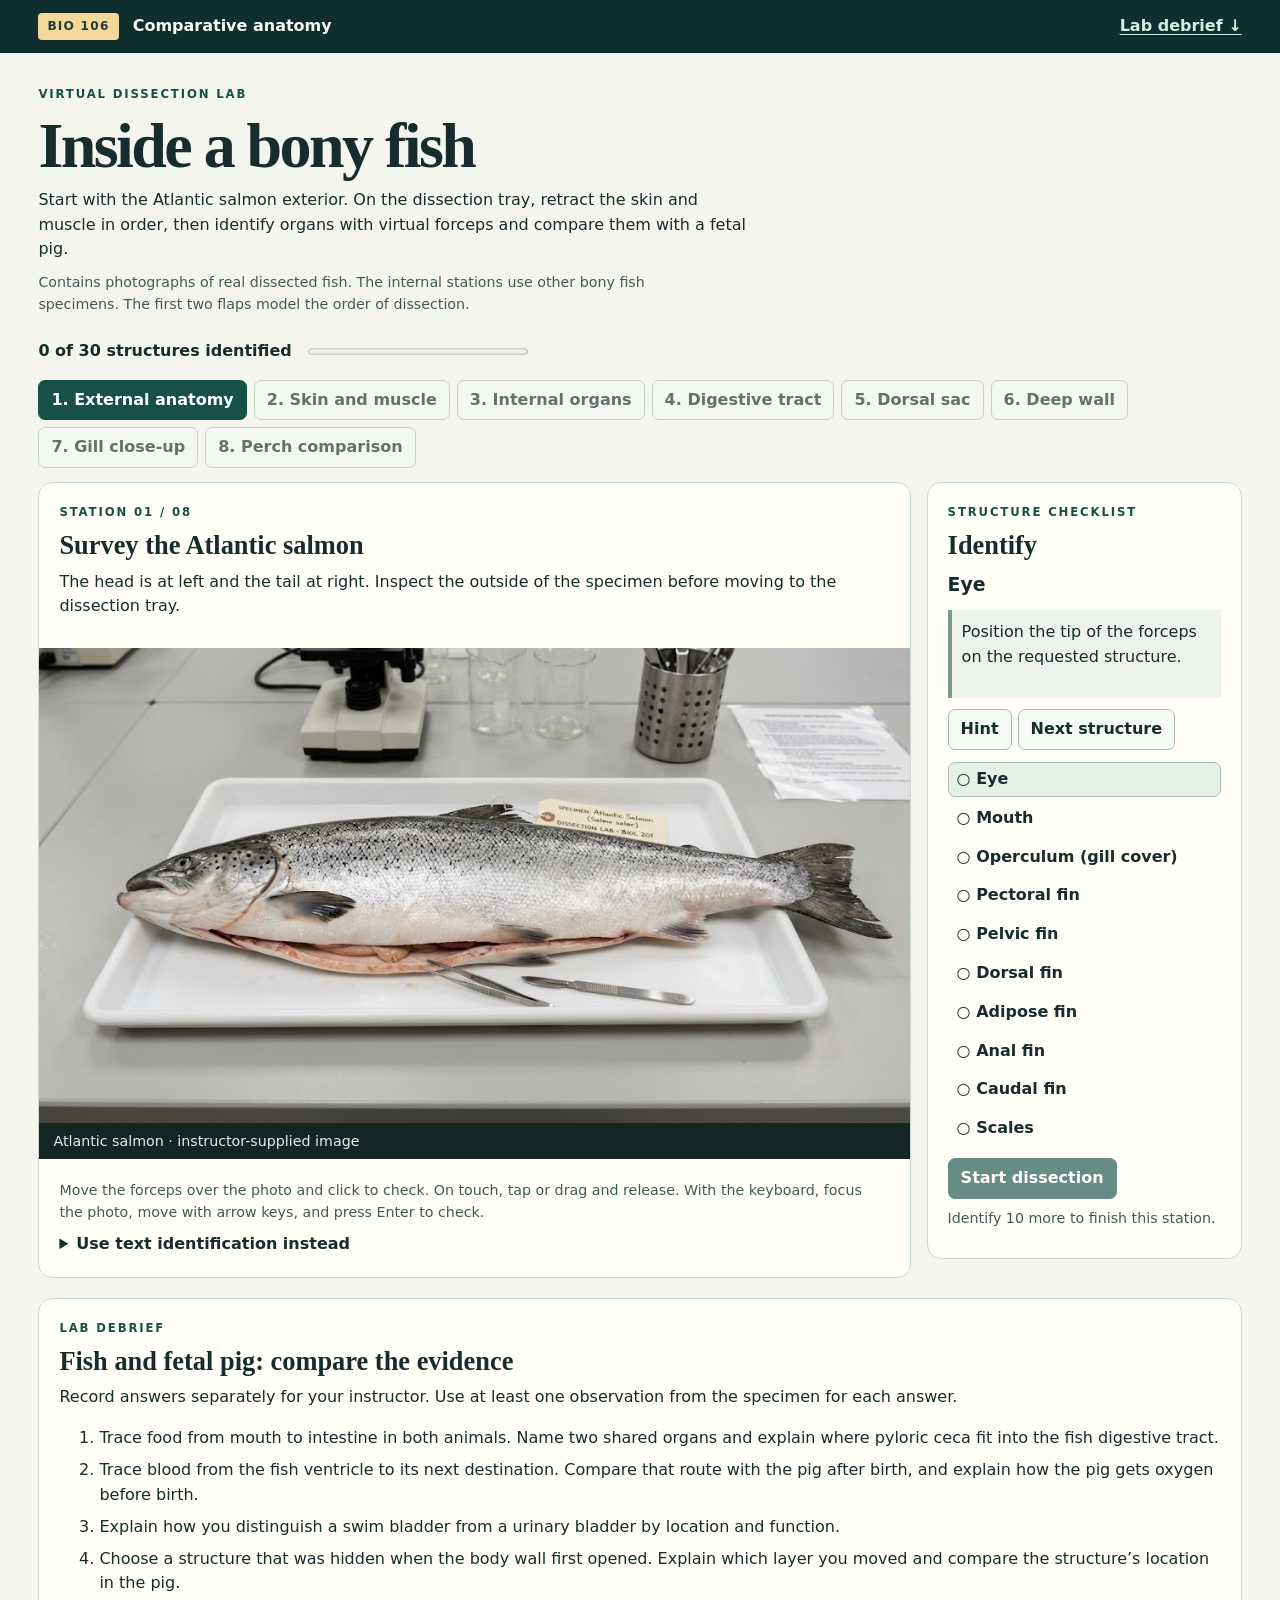
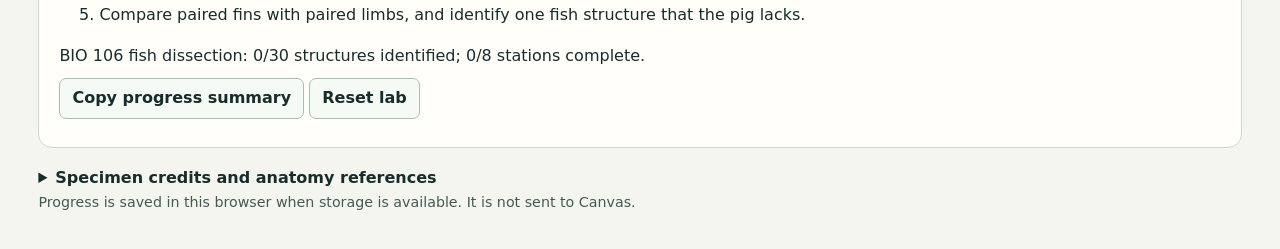
==== index.html @ fb90d904 "Add salmon exterior and draggable dissection layers" ====
<!doctype html>
<html lang="en">
<head><meta charset="utf-8"><meta name="viewport" content="width=device-width,initial-scale=1"><meta name="description" content="A photo-based bony fish dissection and fetal pig comparison lab for BIO 106."><title>Fish Dissection Lab | BIO 106</title><style>
:root{color-scheme:light;--paper:#f5f5ef;--panel:#fffef8;--ink:#172c2d;--muted:#425a56;--green:#165047;--line:#cbd8d0;--gold:#f3d899;font:16px/1.55 system-ui,sans-serif}
*{box-sizing:border-box}body{margin:0;background:var(--paper);color:var(--ink)}a{color:#14584a;text-underline-offset:3px}header{background:#102e2e;color:#f8fbf4}.shell{max-width:1320px;margin:auto;padding-inline:clamp(14px,3vw,42px)}.mast{display:flex;align-items:center;gap:14px;padding-block:13px;font-weight:650}.mast a{color:#d5eee3;margin-left:auto}.badge{font-size:.76rem;letter-spacing:.1em;background:var(--gold);color:#253b34;padding:4px 9px;border-radius:4px}.intro{padding:32px 0 15px}.intro p{max-width:70ch}h1,h2,p{margin:0 0 .55rem}h1{font:700 clamp(2.4rem,5vw,4.7rem)/1.05 Georgia,serif;letter-spacing:-.04em}h2{font:700 1.65rem/1.16 Georgia,serif}.eyebrow{font-size:.73rem;font-weight:850;letter-spacing:.16em;color:var(--green)}.note,figcaption,#controls{font-size:.89rem;color:var(--muted)}.meter{display:flex;align-items:center;gap:1rem;margin-bottom:1rem}.meter progress{height:.8rem;accent-color:var(--green);width:min(220px,35vw)}
#stages{display:flex;flex-wrap:wrap;gap:7px;margin-bottom:14px}button{font:inherit;font-weight:650;cursor:pointer;border:1px solid #a9beb3;background:#f6faf4;color:var(--ink);border-radius:7px;padding:7px 12px;min-height:40px}button:hover:not(:disabled){background:#e4f0e7}button:disabled{cursor:default;opacity:.65}button[aria-current=step],.primary{background:var(--green);color:#fff;border-color:var(--green)}button[aria-current=step]:hover,.primary:hover:not(:disabled){background:#103c35}button:focus-visible,a:focus-visible,#tray:focus-visible,summary:focus-visible,input:focus-visible{outline:3px solid #b46611;outline-offset:3px}
.workspace{display:grid;grid-template-columns:minmax(0,1fr) minmax(255px,315px);align-items:start;gap:16px}.panel{background:var(--panel);border:1px solid var(--line);border-radius:14px;overflow:hidden}.pad{padding:clamp(12px,2vw,20px)}figure{margin:0;background:#122724}figcaption{color:#e5eee7;padding:7px 14px}figcaption a{color:inherit}#tray{position:relative;isolation:isolate;cursor:crosshair;touch-action:none;overflow:hidden;background:#182d2a}#tray>img,#under{width:100%;height:auto;display:block;user-select:none}#reveal,#markers{position:absolute;inset:0;pointer-events:none}#under{height:100%;object-fit:fill}#reveal[hidden],#forceps[hidden]{display:none}#forceps{position:absolute;width:clamp(48px,9%,85px);transform:translate(-94.44%,-91.43%);pointer-events:none;z-index:3;filter:drop-shadow(1px 2px 3px #000)}#forceps svg{display:block;width:100%}.pin{position:absolute;transform:translate(-50%,-50%);border:2px solid #fff;background:#16483d;color:white;display:grid;place-items:center;width:23px;height:23px;border-radius:50%;box-shadow:0 0 0 2px #18302b;font-size:14px}
#opening{display:flex;align-items:center;gap:9px;flex-wrap:wrap;padding:0 0 12px}#opening[hidden]{display:none}#pull{flex:1;min-width:110px;accent-color:var(--green)}#target-label{font-size:1.18rem;font-weight:800}#feedback{min-height:5.5em;background:#edf2ec;border-left:4px solid #7c998b;padding:10px;margin:.7rem 0}#feedback.good{background:#e4f4e8;border-color:#23854e}#feedback.bad{background:#fff0e7;border-color:#a44425}.actions{display:flex;gap:6px;flex-wrap:wrap}#checklist{list-style:none;margin:12px 0;padding:0;display:grid;gap:4px}#checklist button{display:block;width:100%;text-align:left;padding:4px 8px;min-height:34px;background:transparent;border-color:transparent}#checklist button[aria-pressed=true]{background:#e5f0e9;border-color:#a9beb3}#unlock{margin-top:8px}#debrief{margin-top:20px}#debrief li{margin:.45em 0}#choices{display:grid;gap:5px}#choices button{text-align:left}summary{cursor:pointer;font-weight:700}footer{margin:18px 0 36px}footer details p{margin:8px 0}.skip{position:absolute;left:-10000px}.skip:focus{left:12px;top:12px;background:white;padding:8px;z-index:9}@media(max-width:760px){.workspace{grid-template-columns:1fr}.targets{grid-row:1}#checklist{grid-template-columns:repeat(auto-fit,minmax(125px,1fr))}#feedback{min-height:0}}
#flaps{position:absolute;inset:0;width:100%;height:100%;pointer-events:none}
#flaps[hidden],#flaps [data-hidden]{display:none}
#flaps [data-grabbable],#grip{pointer-events:auto;cursor:grab;touch-action:none}
#tray[data-peeling] #flaps [data-grabbable],#tray[data-peeling] #grip{cursor:grabbing}
#grip text{pointer-events:none;user-select:none}

</style></head>
<body>
<a class="skip" href="#bench">Skip to specimen</a>
<header><div class="shell mast"><span class="badge">BIO 106</span><span>Comparative anatomy</span><a href="#debrief">Lab debrief ↓</a></div></header>
<main class="shell">
<section class="intro"><p class="eyebrow">VIRTUAL DISSECTION LAB</p><h1>Inside a bony fish</h1><p>Start with the Atlantic salmon exterior. On the dissection tray, retract the skin and muscle in order, then identify organs with virtual forceps and compare them with a fetal pig.</p><p class="note">Contains photographs of real dissected fish. The internal stations use other bony fish specimens. The first two flaps model the order of dissection.</p></section>
<div class="meter"><strong id="count"></strong><progress id="progress" aria-label="Structures identified"></progress></div>
<nav id="stages" aria-label="Dissection stages"></nav>
<noscript><p>This lab needs JavaScript for the forceps and feedback. The specimen source and fetal pig atlas are linked below.</p></noscript>
<div class="workspace">
<section id="bench" class="panel" aria-labelledby="stage-title">
<div class="pad"><p class="eyebrow" id="stage-kicker"></p><h2 id="stage-title" tabindex="-1"></h2><p id="stage-desc"></p></div>
<figure><div id="tray" tabindex="0" aria-label="Specimen and forceps" aria-describedby="controls"><img id="specimen" alt="" draggable="false"><div id="reveal" aria-hidden="true"><img id="under" alt="" draggable="false"></div><svg id="flaps" viewBox="0 0 1000 667" aria-hidden="true" hidden>
<defs>
  <path id="flap-outline" d="M284 367 Q310 280 411 253 Q570 221 677 245 Q768 246 831 286 L878 419 Q835 483 714 520 Q574 550 438 530 Q329 517 284 367Z"/>
  <clipPath id="flap-clip"><use href="#flap-outline"/></clipPath>
  <linearGradient id="skin-shade" x2=".2" y2="1"><stop stop-color="#6e7665"/><stop offset=".45" stop-color="#c0b691"/><stop offset="1" stop-color="#e0cfaa"/></linearGradient>
  <pattern id="skin-scales" width="27" height="20" patternUnits="userSpaceOnUse"><path d="M0 0Q27 9 0 19M14 -10Q41 -1 14 9M14 10Q41 19 14 29" fill="none" stroke="#45473b" stroke-opacity=".4"/></pattern>
  <linearGradient id="muscle-shade" x2=".25" y2="1"><stop stop-color="#b76d64"/><stop offset=".48" stop-color="#d08b7c"/><stop offset="1" stop-color="#e8b0a0"/></linearGradient>
</defs>
<g id="muscle-flap">
  <use href="#flap-outline" fill="url(#muscle-shade)" stroke="#673b36" stroke-width="4"/>
  <g clip-path="url(#flap-clip)" fill="none" stroke="#fae0ca" stroke-width="5" opacity=".8">
    <path d="M310 220l76 90-40 48 90 85-48 115 M375 220l76 90-40 48 90 85-48 115 M440 220l76 90-40 48 90 85-48 115 M505 220l76 90-40 48 90 85-48 115 M570 220l76 90-40 48 90 85-48 115 M635 220l76 90-40 48 90 85-48 115 M700 220l76 90-40 48 90 85-48 115 M765 220l76 90-40 48 90 85-48 115"/>
  </g>
</g>
<g id="skin-flap">
  <use href="#flap-outline" fill="url(#skin-shade)" stroke="#343b31" stroke-width="4"/>
  <use href="#flap-outline" fill="url(#skin-scales)"/>
</g>
<g id="grip" transform="translate(540 482)">
  <rect x="-100" y="-25" width="200" height="50" rx="12" fill="#173a34" stroke="#fff4cb" stroke-width="3"/>
  <text id="grip-label" text-anchor="middle" y="8" fill="white" font-size="25" font-weight="700">Grab skin ↑</text>
</g>
</svg><div id="markers" aria-hidden="true"></div><div id="forceps" aria-hidden="true"><svg viewBox="0 0 90 70"><path d="M5 5 L22 7 L69 49 L85 64 L76 61 L17 19 Z M5 5 L8 21 L66 61 L85 64 L70 66 L9 30 Z" fill="#e4ecee" stroke="#102126" stroke-width="2"/><circle cx="85" cy="64" r="3" fill="#ffde91" stroke="#102126"/></svg></div></div><figcaption id="caption"></figcaption></figure>
<div class="pad">
<div id="opening" hidden><label for="pull" id="pull-label"></label><input id="pull" type="range" min="0" max="100" value="0"><output id="amount" for="pull">0%</output><button type="button" id="open-all">Reveal fully</button></div>
<p id="controls">Move the forceps over the photo and click to check. On touch, tap or drag and release. With the keyboard, focus the photo, move with arrow keys, and press Enter to check.</p>
<details id="text-mode"><summary>Use text identification instead</summary><p>Choose the observation that matches the current target. This checks the same structure using descriptions.</p><div id="choices"></div></details>
</div></section>
<aside class="panel pad targets" aria-labelledby="target-heading"><p class="eyebrow">STRUCTURE CHECKLIST</p><h2 id="target-heading">Identify</h2><p id="target-label"></p><div id="feedback" role="status" aria-live="polite" aria-atomic="true"></div><div class="actions"><button id="hint" type="button">Hint</button><button id="next-target" type="button">Next structure</button></div><ul id="checklist"></ul><button class="primary" id="next-stage" type="button"></button><p id="unlock" class="note"></p></aside>
</div>
<section id="debrief" class="panel pad"><p class="eyebrow">LAB DEBRIEF</p><h2 id="debrief-title" tabindex="-1">Fish and fetal pig: compare the evidence</h2><p>Record answers separately for your instructor. Use at least one observation from the specimen for each answer.</p>
<ol><li>Trace food from mouth to intestine in both animals. Name two shared organs and explain where pyloric ceca fit into the fish digestive tract.</li><li>Trace blood from the fish ventricle to its next destination. Compare that route with the pig after birth, and explain how the pig gets oxygen before birth.</li><li>Explain how you distinguish a swim bladder from a urinary bladder by location and function.</li><li>Choose a structure that was hidden when the body wall first opened. Explain which layer you moved and compare the structure’s location in the pig.</li><li>Compare paired fins with paired limbs, and identify one fish structure that the pig lacks.</li></ol>
<p id="summary"></p><button id="copy" type="button">Copy progress summary</button> <button id="reset" type="button">Reset lab</button><p id="copy-status" role="status"></p>
</section>
<footer><details><summary>Specimen credits and anatomy references</summary><p>Primary photographs: Sabrina Cornish and Carol Wenzel (2019), <a href="https://repository.lib.bcit.ca/islandora/bony-fish-dissection-images">Bony fish dissection images</a>, British Columbia Institute of Technology; image numbers are shown under each photo. Images resized for the web. <a href="https://creativecommons.org/licenses/by-sa/4.0/">CC BY-SA 4.0</a>; BCIT’s records also state noncommercial use. This lab is for noncommercial teaching. <a href="https://repository.lib.bcit.ca/islandora/labelled-bony-fish-pptx">Labeled reference plates</a>.</p><p>Yellow perch reference: Jon Houseman, <a href="https://commons.wikimedia.org/wiki/File:Oste082p_labelled.png">Internal Anatomy of the Perch</a>, <a href="https://creativecommons.org/licenses/by-sa/3.0/">CC BY-SA 3.0</a>, unmodified. Anatomy references: <a href="https://australian.museum/learn/animals/fishes/fish-dissections/">Australian Museum fish dissection</a> and <a href="https://www.whitman.edu/academics/majors-and-programs/biology/virtual-pig">Whitman College Virtual Pig Dissection</a>.</p></details><p class="note">Progress is saved in this browser when storage is available. It is not sent to Canvas.</p></footer>
</main><script>
'use strict';
const bcit=(n,short,title,desc,alt,targets,opts={})=>({
  image:'media/specimen-'+n+'.jpg',width:1200,height:opts.height||800,
  short,title,desc,alt,credit:'BCIT specimen photograph · image '+n+' · '+opts.specimen,targets,...opts
});
const stages=[
{
 image:'media/atlantic-salmon.png',width:1024,height:559,short:'External anatomy',title:'Survey the Atlantic salmon',
 desc:'The head is at left and the tail at right. Inspect the outside of the specimen before moving to the dissection tray.',
 alt:'Atlantic salmon lying on its side in a white tray, with the head to the left.',
 credit:'Atlantic salmon · instructor-supplied image',
 targets:[
 ['Eye',16.6,45.4,1.3,1.9,'Look for the dark pupil on the side of the head.','The eye detects light and forms images.','Both animals have eyes with lenses and retinas.'],
 ['Mouth',12.1,50,2.3,1.7,'Find the opening between the jaws at the front of the head.','The mouth takes in food and admits water for gill ventilation.','The mouth receives food and leads to the pharynx.'],
 ['Operculum (gill cover)',24.3,49.1,2.8,4.3,'Find the broad plate behind the eye, in front of the paired fin.','The operculum protects the gills and helps ventilate them.','The pig has lungs and no gill cover.'],
 ['Pectoral fin',33,54,3.2,2.8,'Find the dark paired fin immediately behind the gill cover.','Pectoral fins help with steering and braking.','Compare these paired appendages with the forelimbs.'],
 ['Pelvic fin',55.5,59.8,3.4,1.9,'Find the paired fin low on the midbody, behind the pectoral fin.','Pelvic fins help stabilize and maneuver the fish.','Compare these paired appendages with the hindlimbs.'],
 ['Dorsal fin',51.5,34.6,3.8,1.6,'Find the larger fin projecting above the middle of the back.','The dorsal fin helps prevent rolling.','The pig has a dorsal surface without a fin.'],
 ['Adipose fin',75.2,42,1.6,0.9,'Find the small fleshy bump on the back between the dorsal fin and tail.','The adipose fin is a small unpaired fin found in salmon and some other fishes.','The pig has no adipose fin.'],
 ['Anal fin',74.4,59.3,2.5,2,'Find the fin on the lower rear edge of the body, ahead of the tail.','The anal fin helps stabilize the fish.','Pigs have an anus but no anal fin.'],
 ['Caudal fin',92.5,51.8,4.2,6.4,'Find the large tail fin at the far right.','The caudal fin generates thrust.','The pig has a tail without a propulsive fin.'],
 ['Scales',49,45.8,9,4,'Find the overlapping plates on the flank, away from the fins.','Scales protect the body while allowing it to bend.','The pig has skin with hair follicles rather than bony scales.']
 ]
},
bcit('13','Skin and muscle','Retract the skin','This dissection uses a female yellow croaker. Grab the skin flap at the marked edge and drag upward to expose the trunk muscle. The skin and muscle flaps are teaching overlays on the specimen photo.','Dissection tray with a simulated skin flap covering the trunk muscle.',[
 ['Trunk skeletal muscle',47,59,9,6,'Look for the broad pink tissue with repeating muscle segments.','Trunk skeletal muscle bends the body during swimming.','The pig also has skeletal muscle in its trunk and body wall.']
],{specimen:'female yellow croaker',action:'Start dissection',pull:'Retract skin',peel:'skin'}),
bcit('13','Internal organs','Retract the muscle','Grab the exposed muscle flap and drag upward. Then identify the organs visible in the opened cavity.','Yellow croaker with body wall opened, showing a large yellow ovary and exposed gill tissue.',[
 ['Body-wall muscle',48,40.5,9,4,'Look along the pale cut rim above the cavity.','Skeletal muscle forms part of the body wall and moves the trunk.','The fetal pig also has layers of skeletal muscle in its abdominal wall.'],
 ['Ovary',48,66,13,8,'Find the large golden sac occupying much of the cavity.','The ovary produces egg cells; mature fish ovaries may fill much of the body cavity.','Female fetal pigs also have ovaries, which lie near the ends of the uterine horns.'],
 ['Gills',79,52,4.1,6,'Look near the head for red-brown, ridged tissue beneath the gill cover.','Gills exchange oxygen and carbon dioxide with water.','Lungs exchange gases after birth. Before birth, gas exchange occurs across the placenta.'],
 ['Liver',67,48,3.8,4,'Look for a pale lobe in front of and above the golden ovary, just behind the gill region.','The liver produces bile and processes and stores nutrients.','The fetal pig has a large, lobed liver immediately behind the diaphragm.']
],{specimen:'female yellow croaker',action:'Retract muscle',pull:'Retract muscle',peel:'muscle'}),
bcit('15','Digestive tract','Move the ovary aside','Compare the folded yellow ovary with the narrow tube and the elongated pink stomach now visible underneath.','Close view of a yellow croaker with the ovary displaced and digestive organs exposed.',[
 ['Stomach',38,58,10,3.5,'Find the long pink sac crossing the exposed yellow ovarian tissue.','The stomach holds food and begins chemical digestion.','The fetal pig stomach is a muscular sac tucked partly under the liver.'],
 ['Intestine',42,79,4.7,3.0,'Follow the slender tube lying diagonally across the lower part of the photograph.','The intestine digests food and absorbs nutrients.','The fetal pig has a coiled small intestine and a distinct large intestine.'],
 ['Ovarian blood vessels',19.2,23,4,6,'Look for branching red lines on the golden lobe folded up at the left.','Blood vessels supply the ovary with oxygen and nutrients.','Blood vessels also supply fetal pig ovaries and other developing organs.']
],{specimen:'female yellow croaker',action:'Move ovary aside',pull:'Draw the ovary aside'}),
bcit('25','Dorsal sac','Lift the digestive tract','An alternate view of a female yellow croaker shows the dorsal sac and organs beside the stomach. The head is toward the right.','Close-up of the opened abdomen showing a long silvery sac and displaced organs.',[
 ['Swim bladder',32,36.5,13,4,'Find the long, silvery gray sac against the back wall, above the yellow ovarian tissue.','The swim bladder helps regulate buoyancy.','Pigs lack a swim bladder. A urinary bladder stores urine and is a different organ.'],
 ['Pyloric ceca',59,55,6.2,4.6,'Find the pale cluster of short finger-like tubes near the stomach.','Pyloric ceca are blind pouches near the stomach outlet that contribute to digestion and absorption.','The pig cecum is a pouch at the small-to-large intestine junction, a different location.'],
 ['Spleen',43,40,3.4,2.2,'Look for the narrow dark lobe just below the silvery sac, near the middle of the view.','The spleen helps filter blood and supports immune function.','The pig spleen is a flattened organ along the stomach’s greater curvature.']
],{height:900,specimen:'female yellow croaker',action:'Lift digestive tract',pull:'Move the digestive tract out of the way'}),
bcit('18','Deep wall','Expose the dorsal body wall','The view now shows the dorsal wall after the swim bladder is displaced. Use the long axis of the cavity to orient the forceps.','Opened yellow croaker after removal of the ovaries, with an exposed dark strip along the dorsal wall.',[
 ['Kidney',23.5,46,14,2.6,'Look for dark elongated tissue against the dorsal wall, above the gut.','The kidney helps regulate water and salts and excrete wastes.','Fetal pigs have paired, bean-shaped kidneys against the dorsal abdominal wall.'],
 ['Displaced swim bladder',19,59,10,3.8,'Look for the long pale sac pulled down just below the dark kidney strip.','Moving the swim bladder exposes the kidney against the dorsal wall.','To see the fetal pig kidneys, move the intestines away from the dorsal wall.']
],{specimen:'yellow croaker, ovaries removed',action:'Expose the kidney',pull:'Draw the swim bladder aside'}),
bcit('04','Gill close-up','Separate a gill arch','Examine the isolated gill from another bony fish specimen. Compare the thick support with the projections on either side.','Isolated gill arch on a dark tray, with two different rows of projections.',[
 ['Gill arch',52,38,9,3,'Find the thick, pale, curved support between the two fringes.','The arch supports the filaments and the rakers.','The pig has embryonic pharyngeal arches, but they do not develop into functional gills.'],
 ['Gill filaments',52,30,12,4.5,'Find the soft, reddish outer fringe above the curved support.','Filaments carry fine lamellae that increase the surface area for gas exchange.','Pig lungs use alveoli to increase the area for gas exchange after birth.'],
 ['Gill rakers',52,49,9,4.5,'Find the slender, pointed projections on the inside of the curved support.','Gill rakers help keep food and other material from passing out over the gills.','Pigs have no gill rakers.']
],{height:900,specimen:'isolated gill',action:'Inspect gill close-up'}),
{
 image:'media/perch-internal.png',width:450,height:338,short:'Perch comparison',title:'Compare the yellow perch',
 action:'Examine yellow perch',desc:'Switch to a male yellow perch. The letters are reference marks. Touch the tissue at the end of a leader line; when a letter sits directly on a structure, target the tissue around it.',
 alt:'A male yellow perch dissection photograph with lettered reference marks.',
 credit:'Yellow perch specimen photograph · Jon Houseman · Wikimedia Commons',
 targets:[
 ['Atrium (auricle)',7,56.1,2.1,2.2,'Look for the small, thin-walled heart region just below the gills, at the far left.','The atrium receives blood before it passes into the ventricle.','The pig has a right and a left atrium; the fish shown has one atrium.'],
 ['Ventricle',11.8,58.7,2.6,2.2,'Find the muscular heart chamber just to the right of the atrium and left of the cut liver.','The ventricle pumps blood toward the gills through the outflow tract.','The pig has two ventricles. After birth the right pumps toward the lungs and the left toward the body.'],
 ['Testis',75.2,69,10,5,'Find the large pale, oval reproductive organ in the posterior cavity.','The testis produces sperm. Compare its position and texture with the earlier ovary.','Male pigs also have testes; their position changes as they descend during development.'],
 ['Urinary bladder',90.4,59.5,2.5,2.4,'Find the small sac indicated near the far-right end of the cavity, just above the testis.','The urinary bladder collects urine. It is separate from the swim bladder.','The fetal pig bladder lies between the umbilical arteries along the ventral body wall.']
 ]
}
];

const embeddedImages = {"media/atlantic-salmon.png":"[data-uri]","media/specimen-13.jpg":"[data-uri]","media/specimen-15.jpg":"[data-uri]","media/specimen-25.jpg":"[data-uri]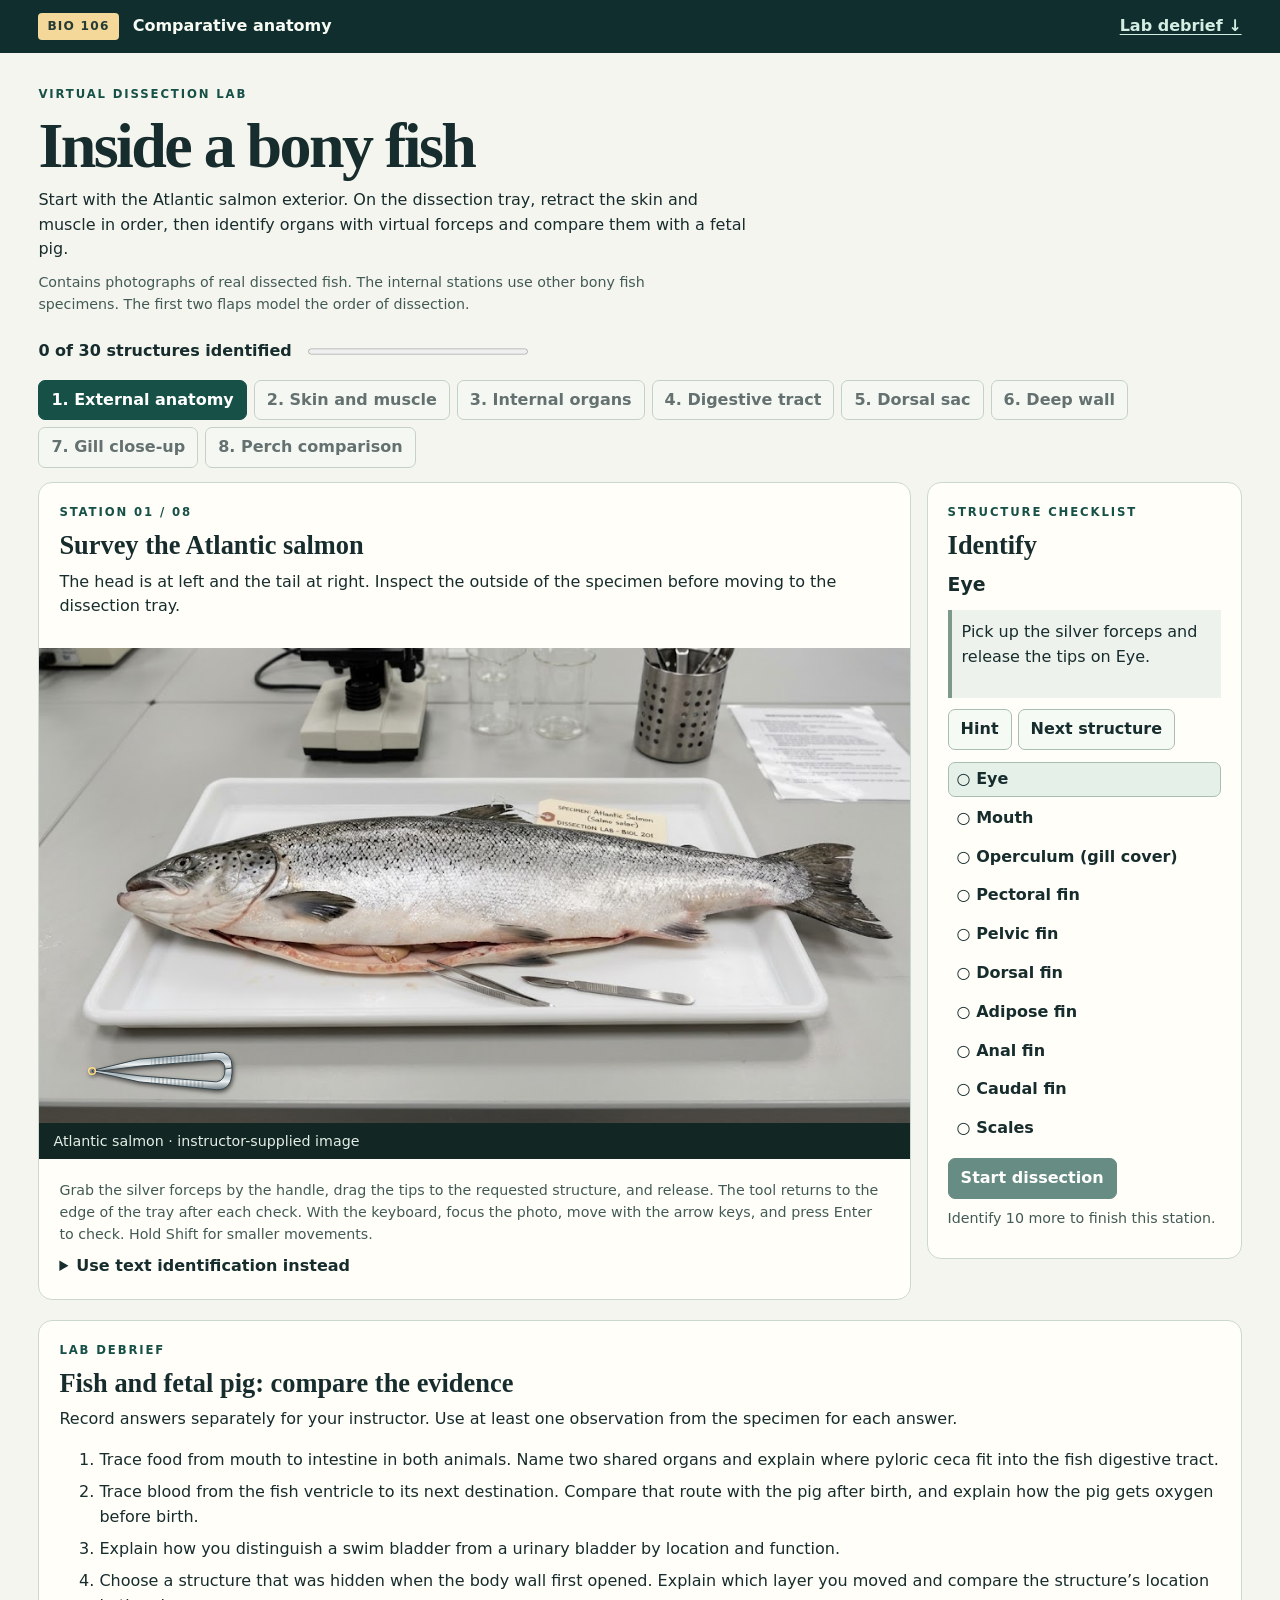
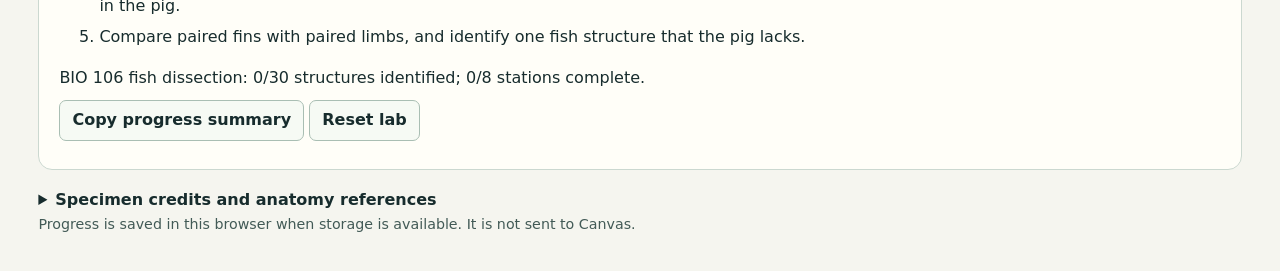
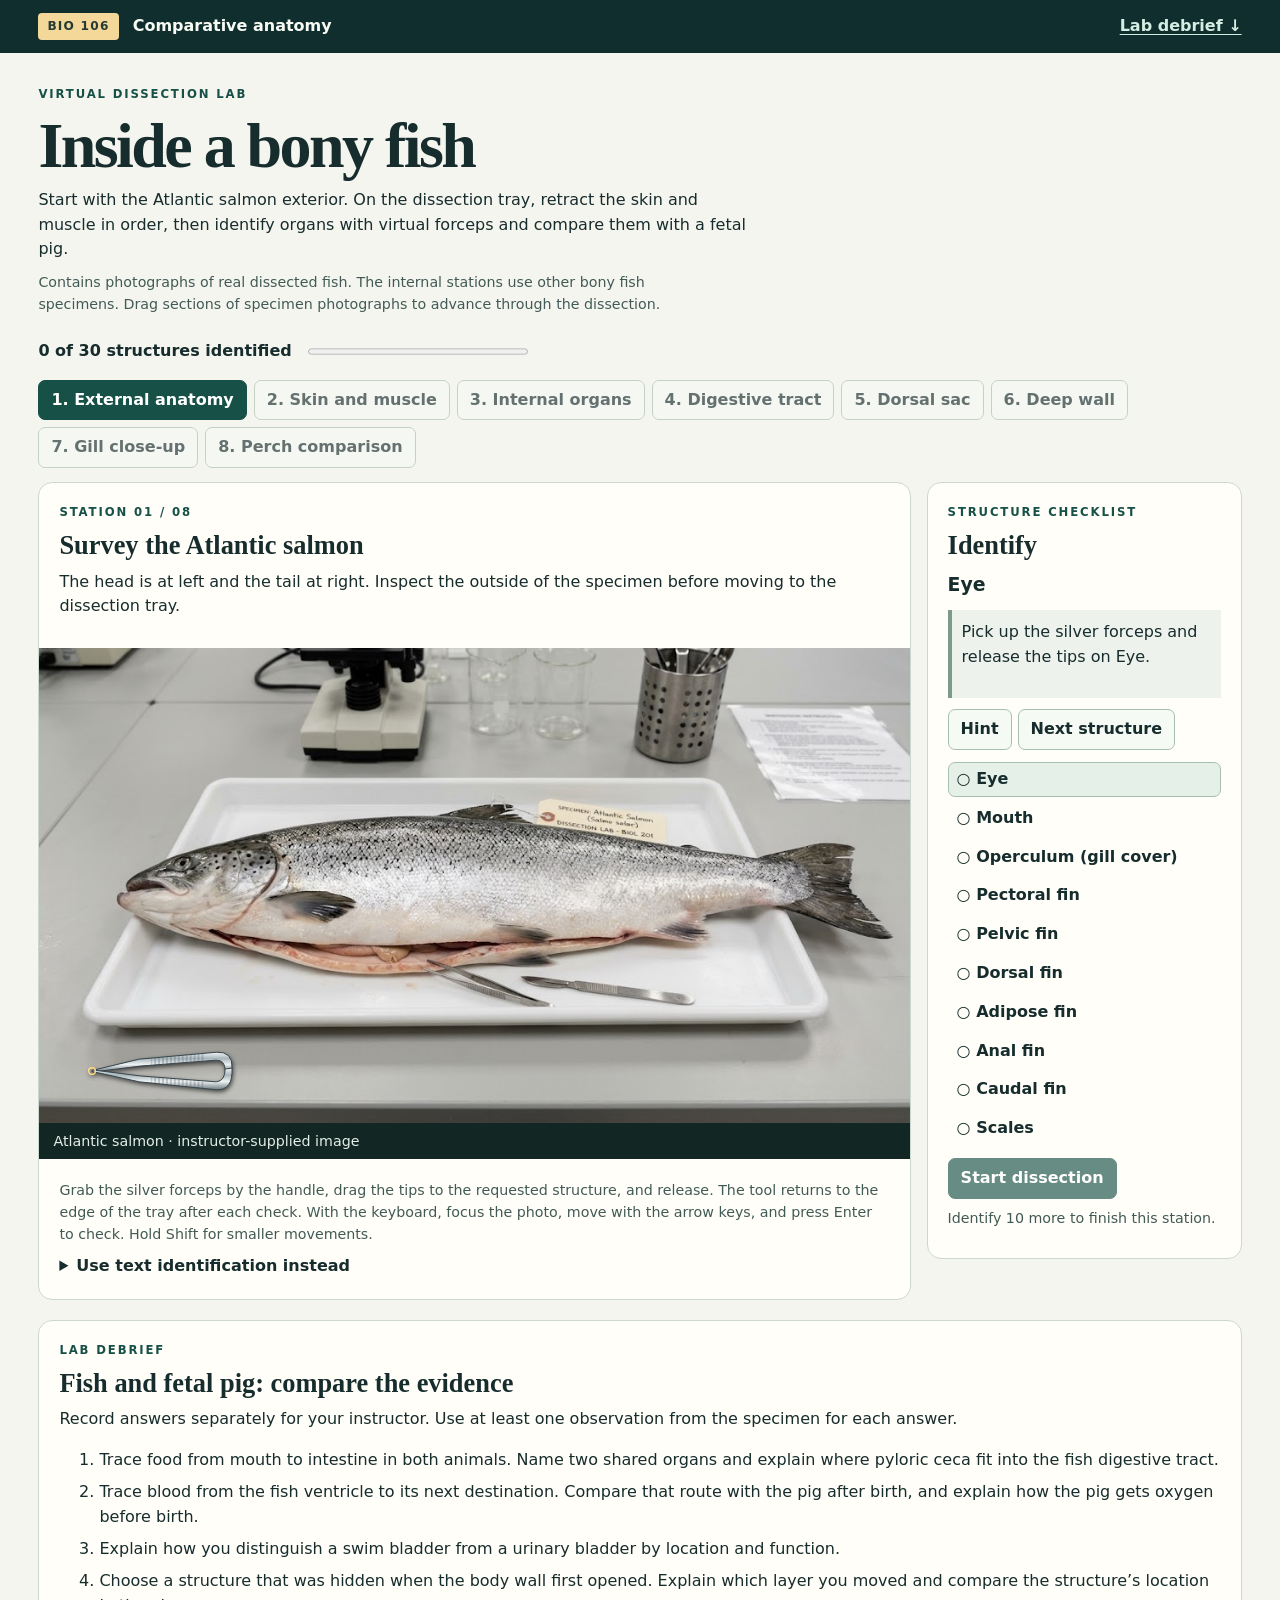
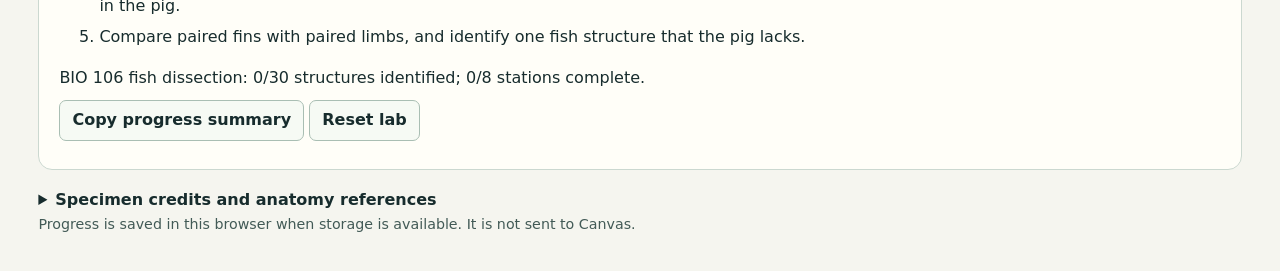
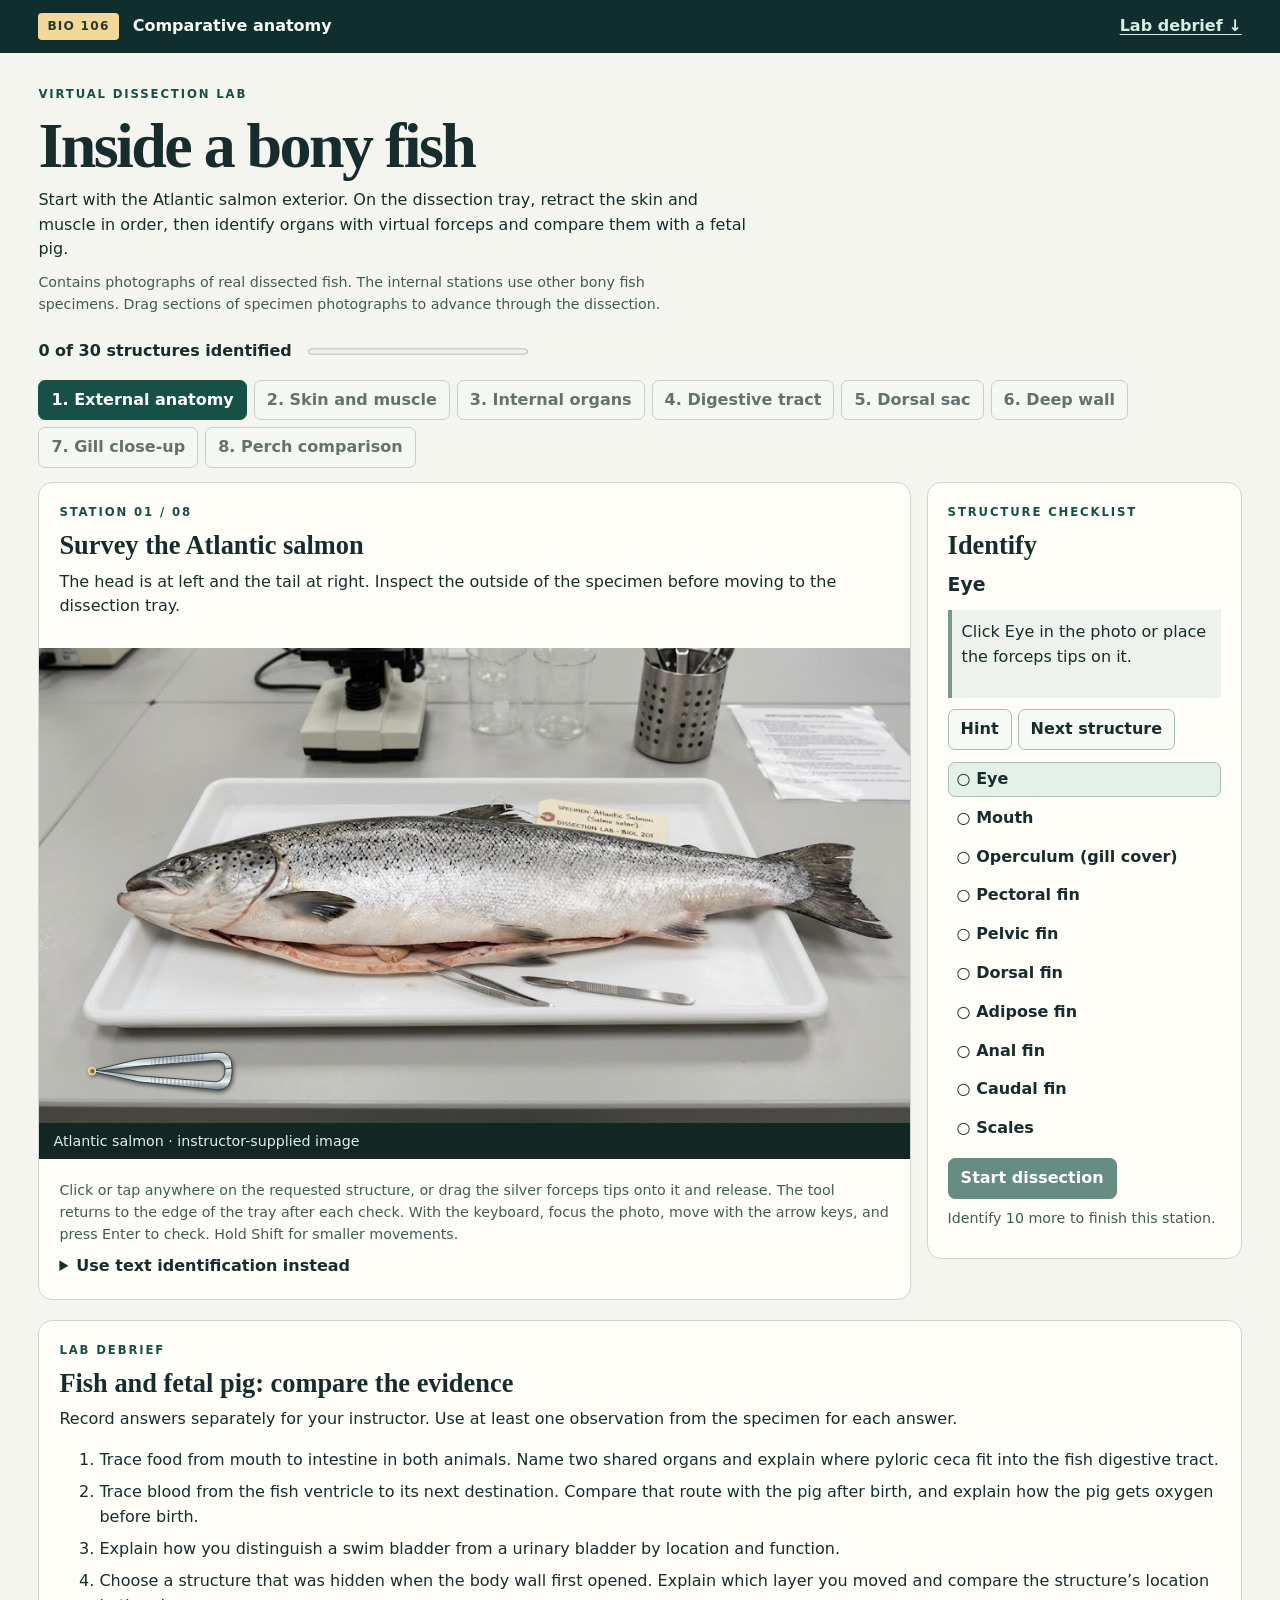
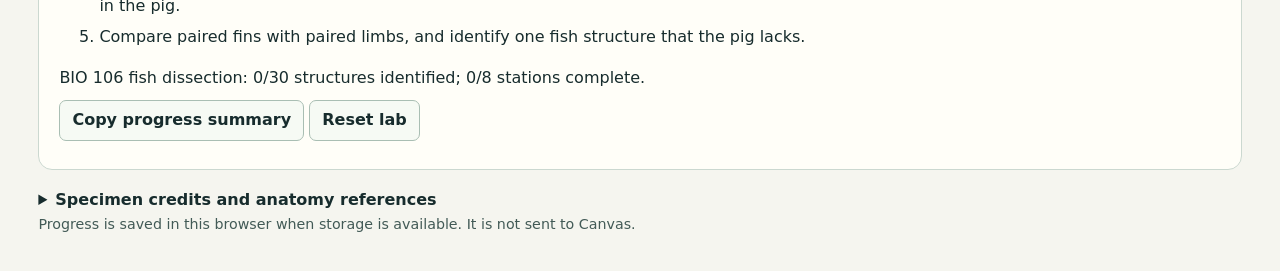
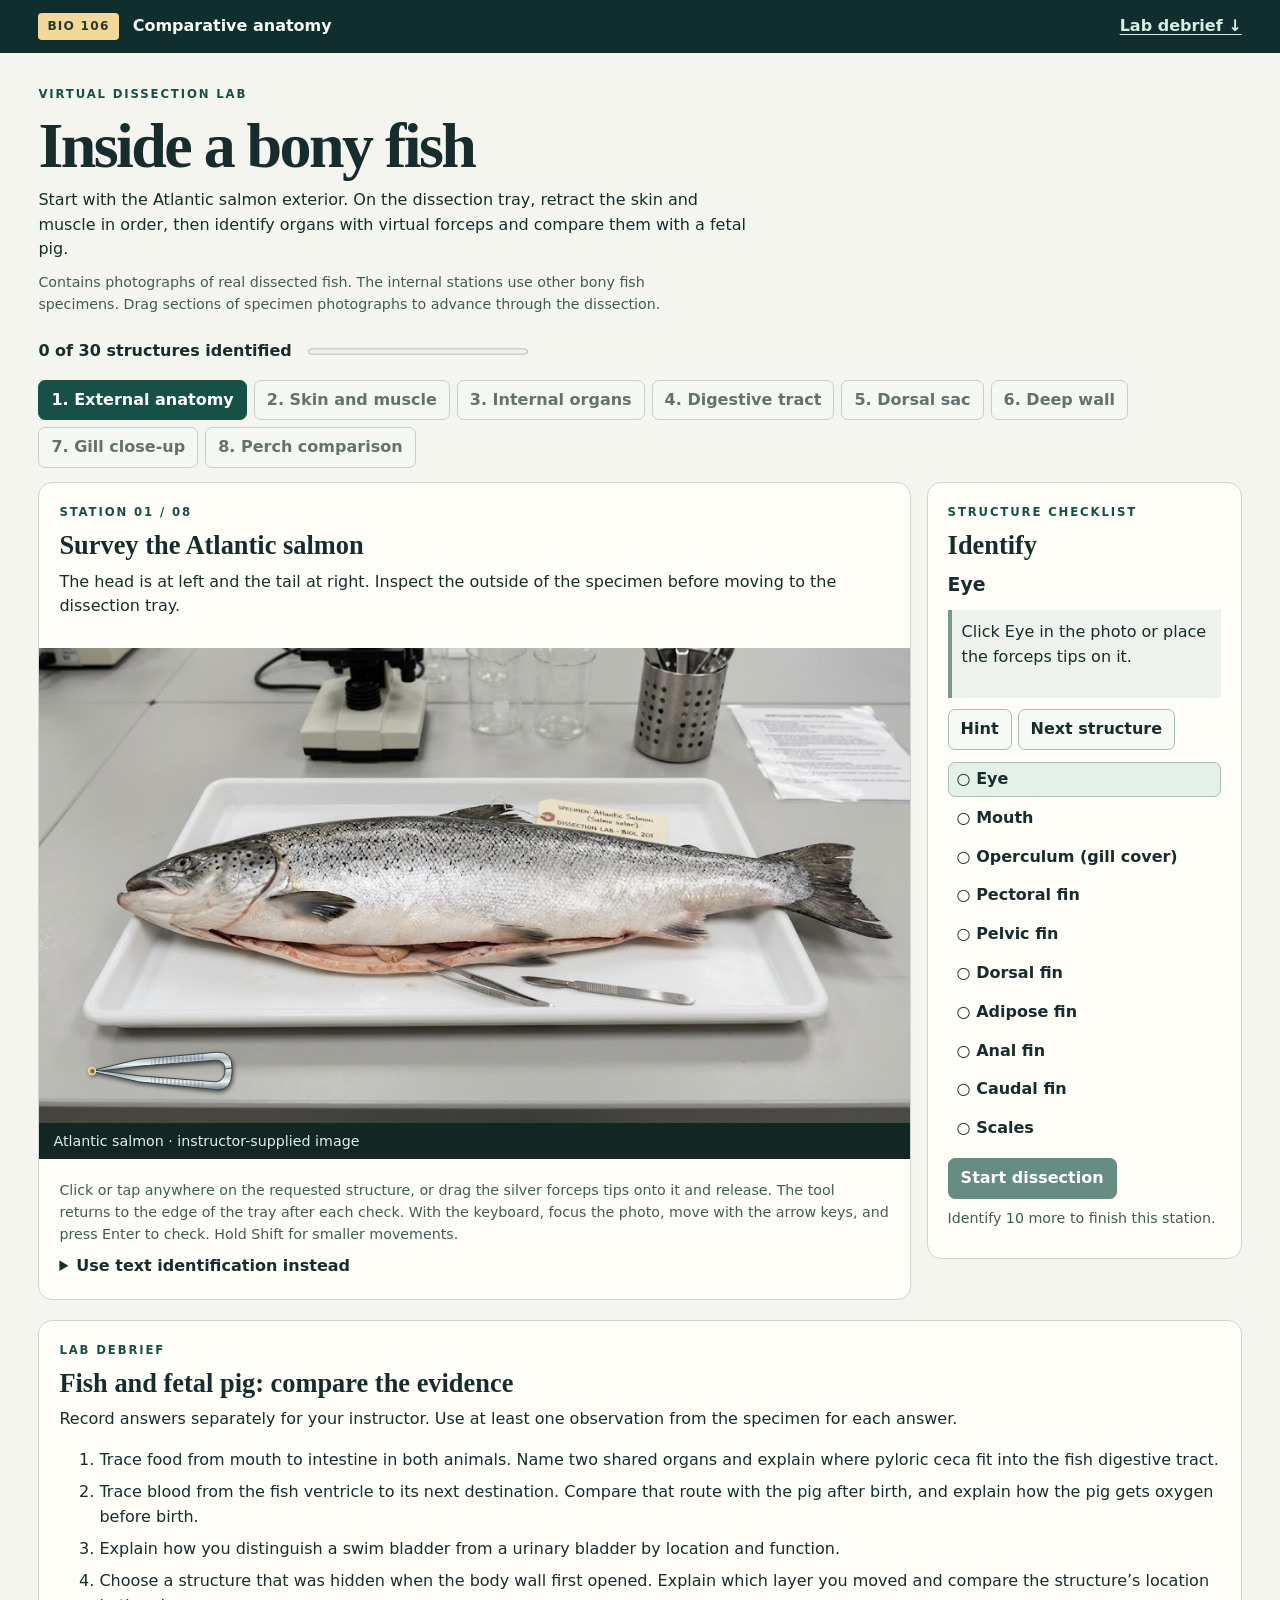
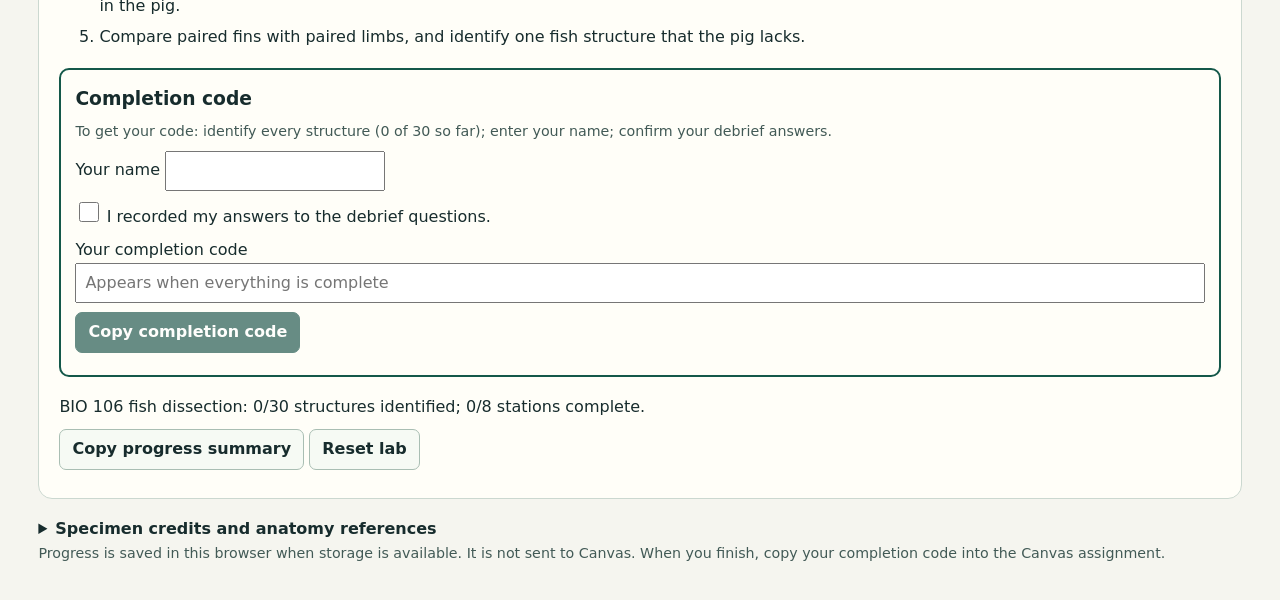
